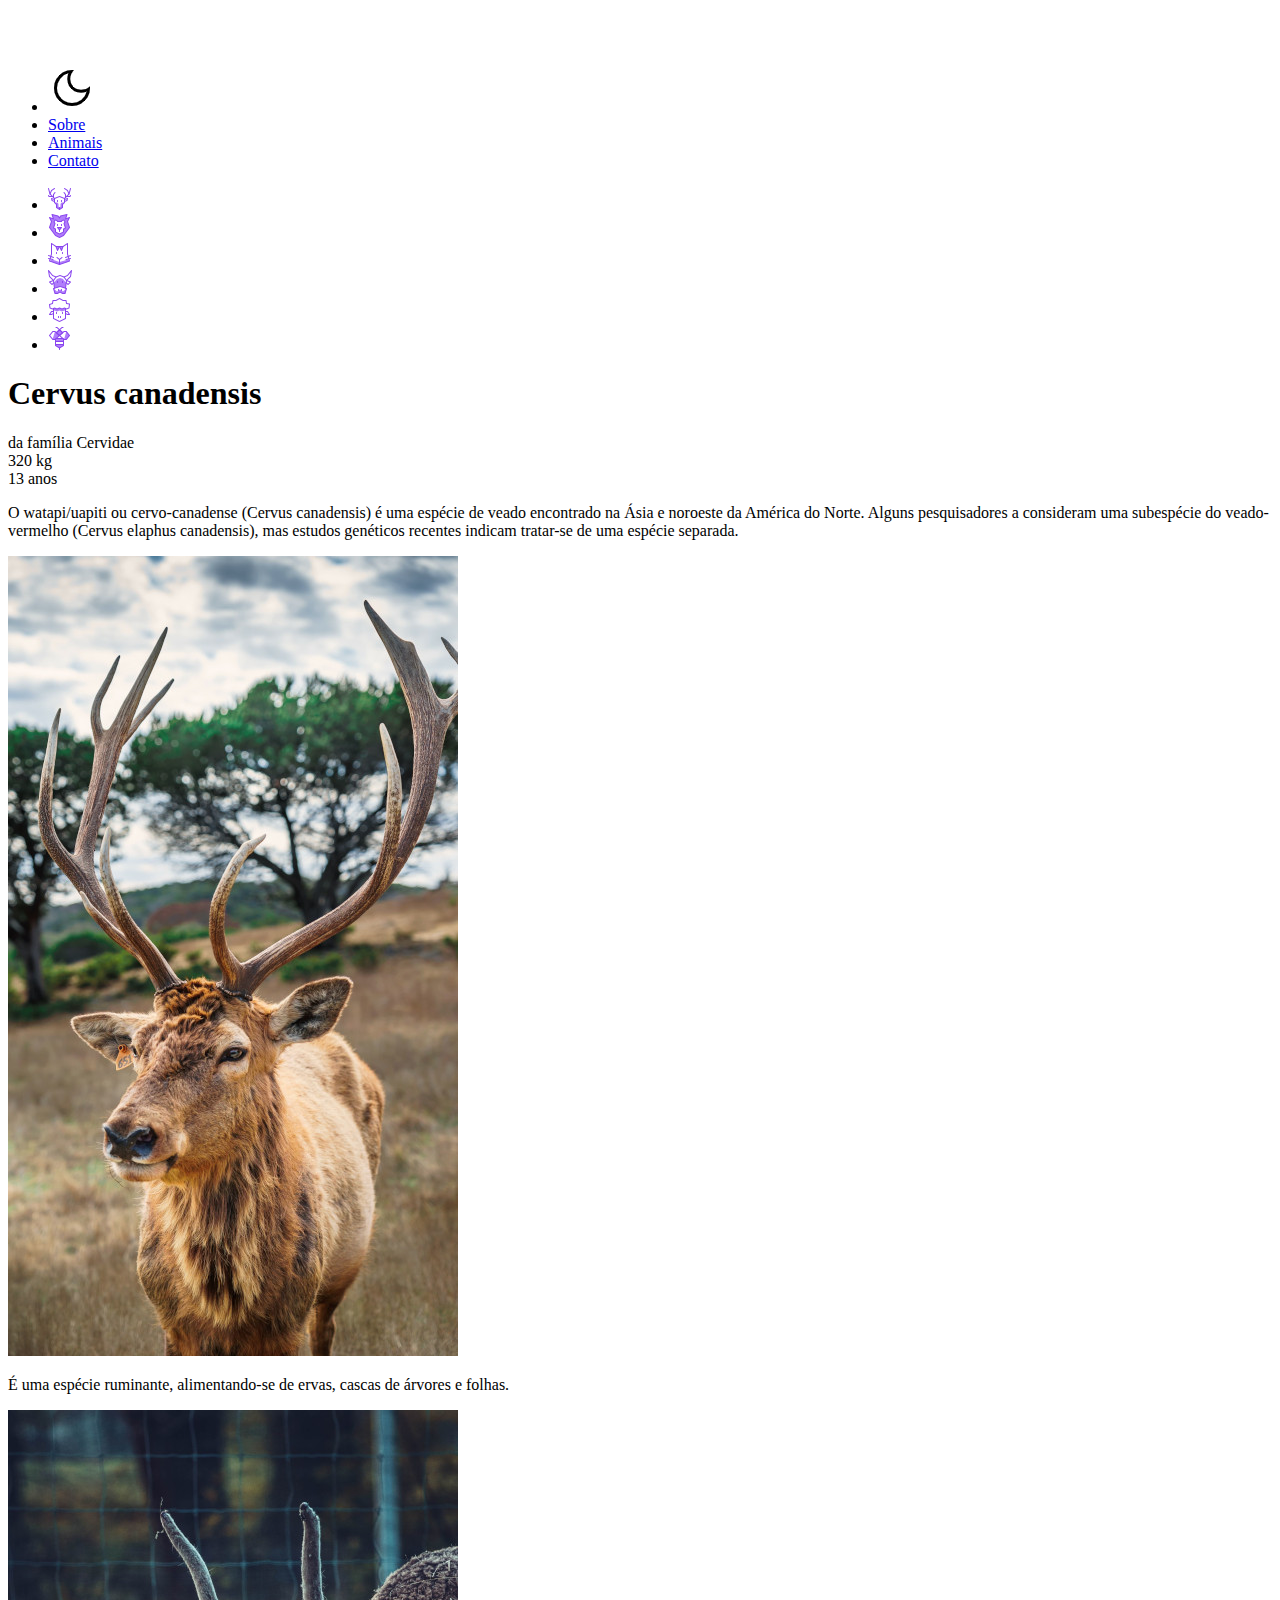
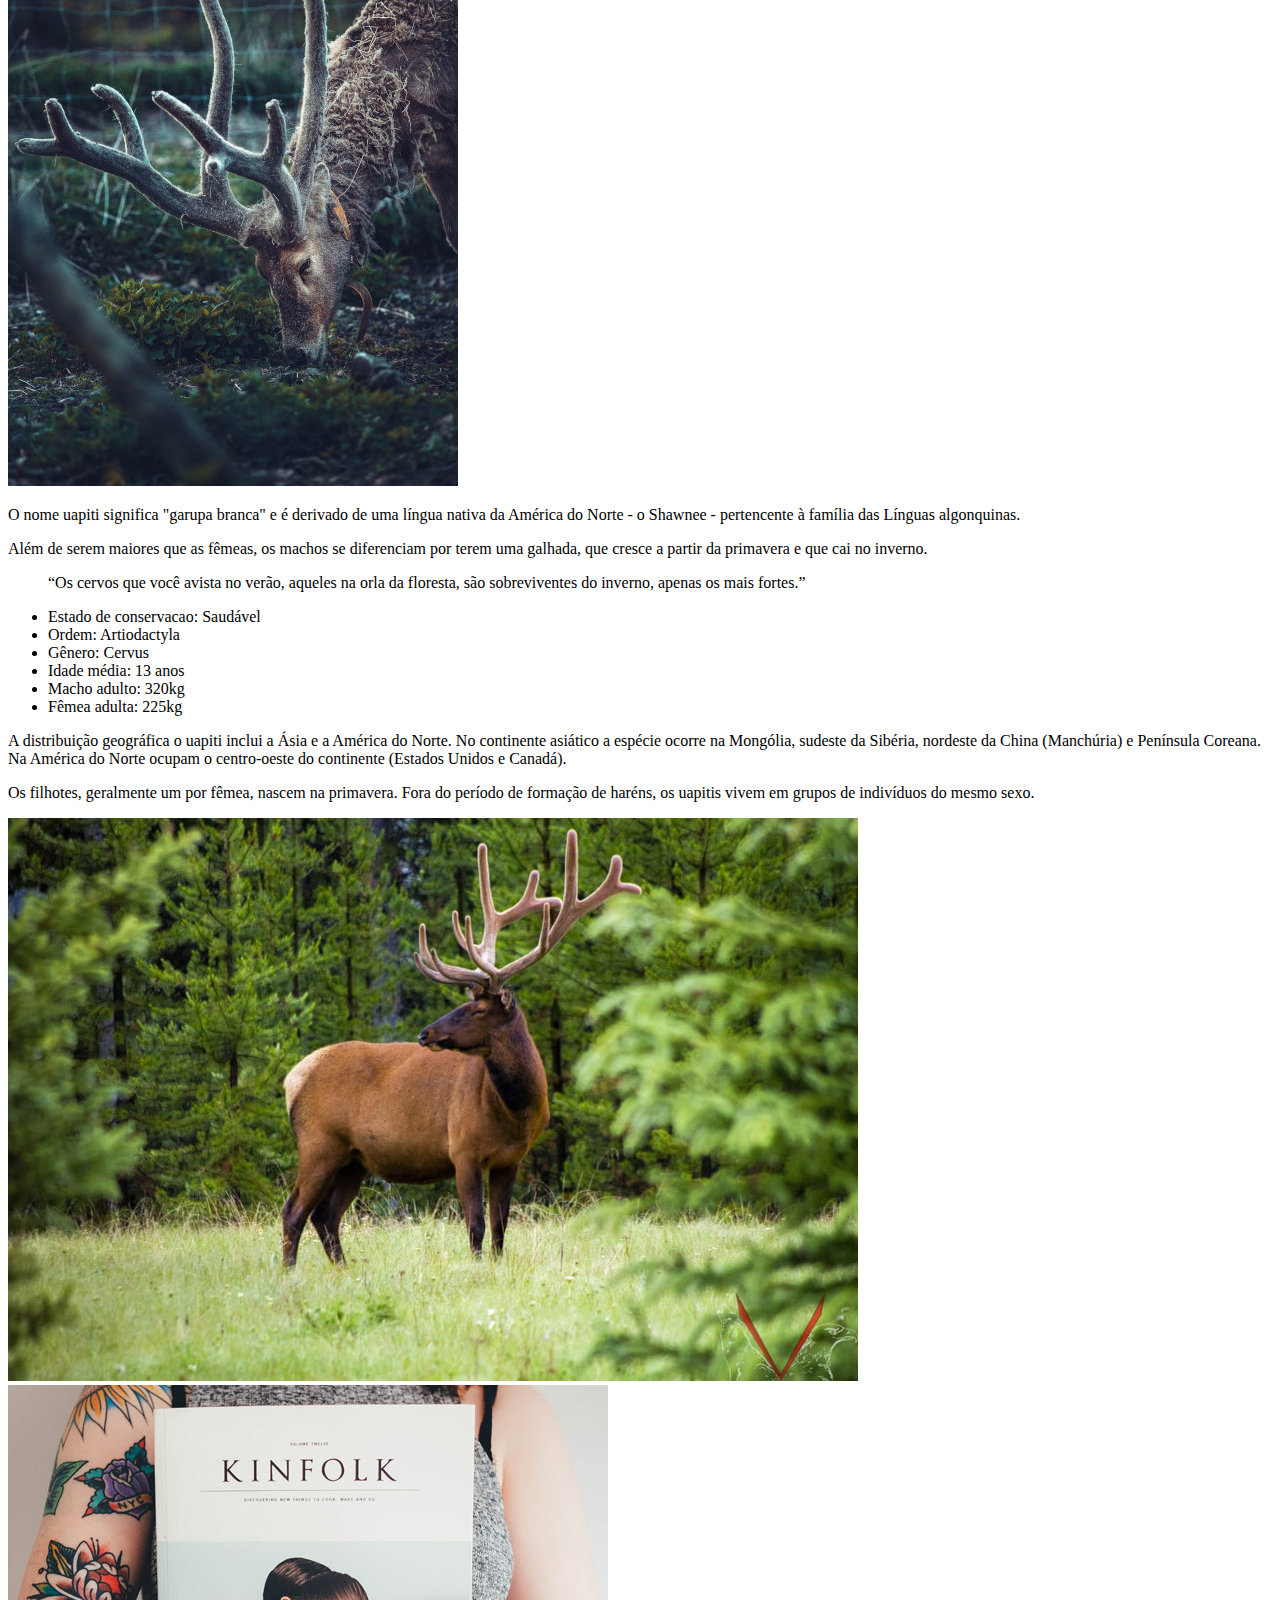
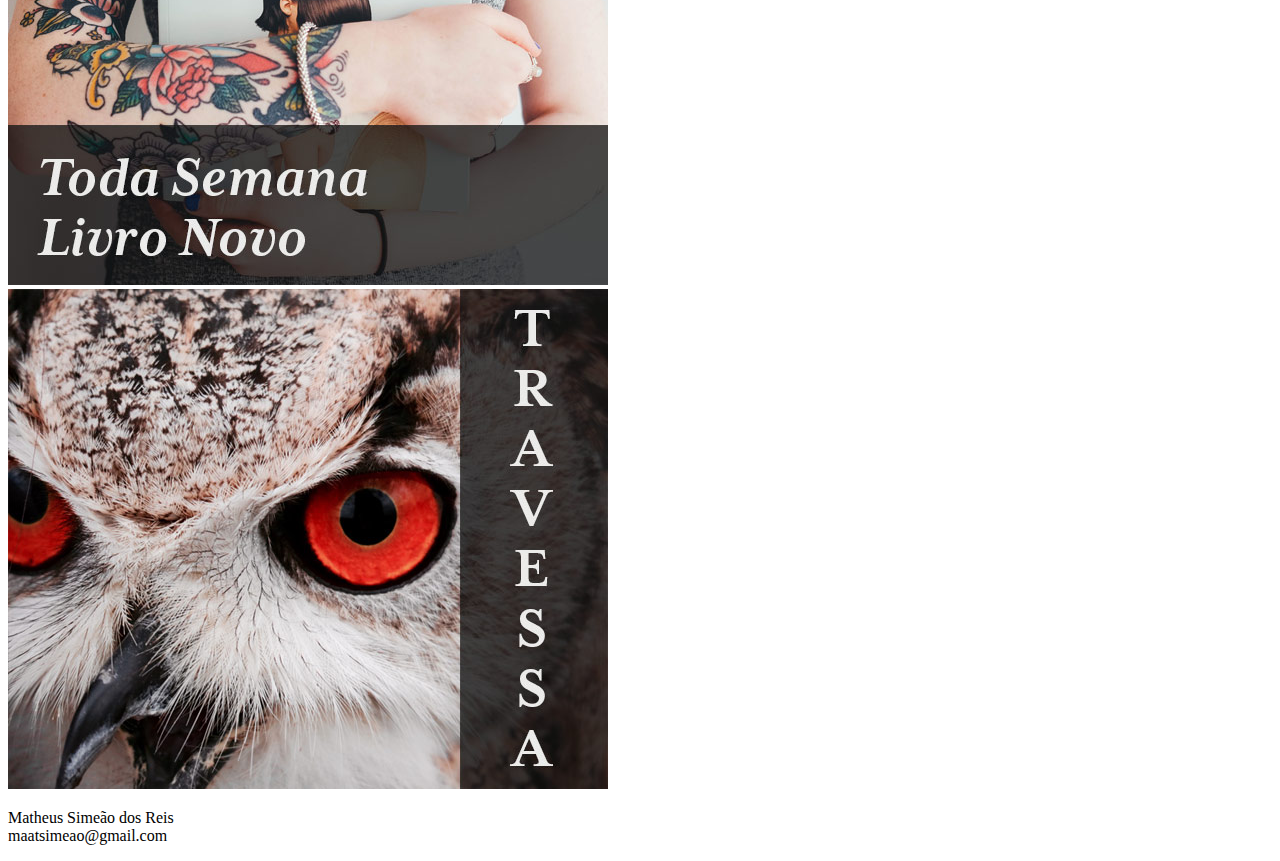
==== projeto/index.html @ f226b57b "atualizado" ====
<!DOCTYPE html>
<html lang="pt-BR">
<head>
  <meta charset="UTF-8">
  <meta http-equiv="X-UA-Compatible" content="IE=edge">
  <meta name="viewport" content="width=device-width, initial-scale=1.0">
  <title>WildBeast - Cervo</title>

  <link rel="stylesheet" href="geral.css">

</head>

<body>
  
  <div class="estrutura">
    <header class="top">
      <a href="index.html" class="logo">
        <img src="imagens/wildbeast.png">
      </a>

      <nav class="navegacao">
        <ul class="lista-menu">
          <li class="tema"><a href="#"><img src="imagens/dark-theme.png"></a></li>
          <li><a href="#sobre">Sobre</a></li>
          <li><a href="#animais">Animais</a></li>
          <li><a href="#rodape">Contato</a></li>
        </ul>
      </nav>
    </header>

    <nav class="sidenav" id="animais">
      <ul class="lista-navegacao">
        <li><a href="index.html"><img src="imagens/cervo.png"></a></li>
        <li><a href="leao.html"><img src="imagens/leao.png"></a></li>
        <li><a href="gato.html"><img src="imagens/gato.png"></a></li>
        <li><a href="vaca.html"><img src="imagens/vaca.png"></a></li>
        <li><a href="ovelha.html"><img src="imagens/ovelha.png"></a></li>
        <li><a href="abelha.html"><img src="imagens/abelha.png"></a></li>
      </ul>
    </nav>

    <main class="conteudo" id="sobre">
      <div class="titulo">
        <h1>Cervus canadensis</h1>
        <span>da família Cervidae</span>
      </div>

      <div class="caracteristicas">
        <div>
          <span class="numero">320</span>
          <span class="rotulo">kg</span>
        </div>
        <div>
          <span class="numero">13</span>
          <span class="rotulo">anos</span>
        </div>
      </div>

      <p>
        O watapi/uapiti ou cervo-canadense (Cervus canadensis) é uma espécie de veado encontrado na Ásia e noroeste da América do Norte. Alguns pesquisadores a consideram uma subespécie do veado-vermelho (Cervus elaphus canadensis), mas estudos genéticos recentes indicam tratar-se de uma espécie separada.
      </p>

      <img src="imagens/cervo1.jpg">

      <p>
        É uma espécie ruminante, alimentando-se de ervas, cascas de árvores e folhas.
      </p>

      <img src="imagens/cervo2.jpg">

      <p>
        O nome uapiti significa "garupa branca" e é derivado de uma língua nativa da América do Norte - o Shawnee - pertencente à família das Línguas algonquinas.
      </p>

      <p>
        Além de serem maiores que as fêmeas, os machos se diferenciam por terem uma galhada, que cresce a partir da primavera e que cai no inverno.
      </p>

      <blockquote class="citacao">
        <p>
          “Os cervos que você avista no verão, aqueles na orla da floresta, são sobreviventes do inverno, apenas os mais fortes.”
        </p>
      </blockquote>

      <ul>
        <li>Estado de conservacao: Saudável</li>
        <li>Ordem: Artiodactyla</li>
        <li>Gênero: Cervus</li>
        <li>Idade média: 13 anos</li>
        <li>Macho adulto: 320kg</li>
        <li>Fêmea adulta: 225kg</li>
      </ul>

      <div class="paragrafos-alinhados">
        <p>
          A distribuição geográfica o uapiti inclui a Ásia e a América do Norte. No continente asiático a espécie ocorre na Mongólia, sudeste da Sibéria, nordeste da China (Manchúria) e Península Coreana. Na América do Norte ocupam o centro-oeste do continente (Estados Unidos e Canadá).
        </p>
        <p>
          Os filhotes, geralmente um por fêmea, nascem na primavera. Fora do período de formação de haréns, os uapitis vivem em grupos de indivíduos do mesmo sexo.
        </p>
      </div>

      <img src="imagens/cervo3.jpg">
    </main>

    <aside class="anuncios">
      <div class="anuncio-container">
        <img src="imagens/anuncio-1.jpg">
      </div>
      <div class="anuncio-container">
        <img src="imagens/anuncio-2.jpg">
      </div>
    </aside>

    <footer class="rodape" id="rodape">
      <p>Matheus Simeão dos Reis <br> maatsimeao@gmail.com</p>
    </footer>
  </div>

</body>

</html>
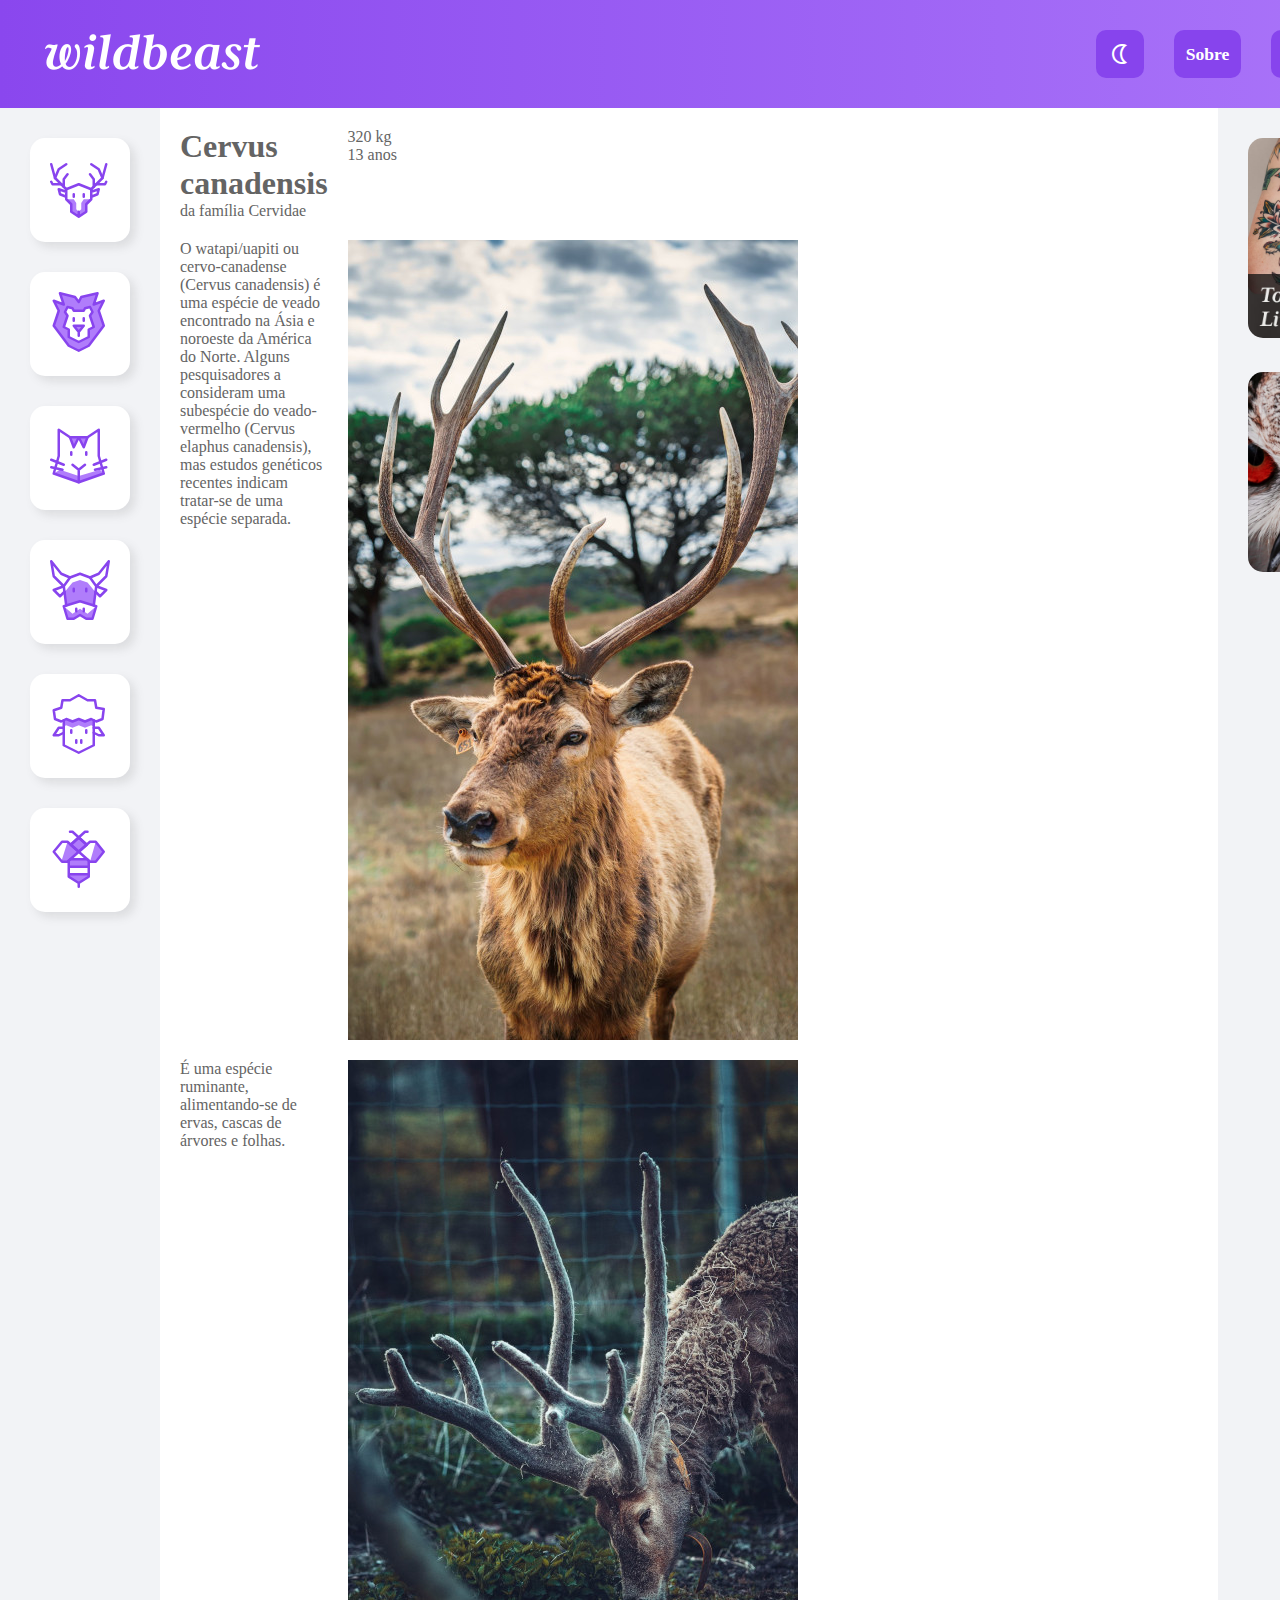
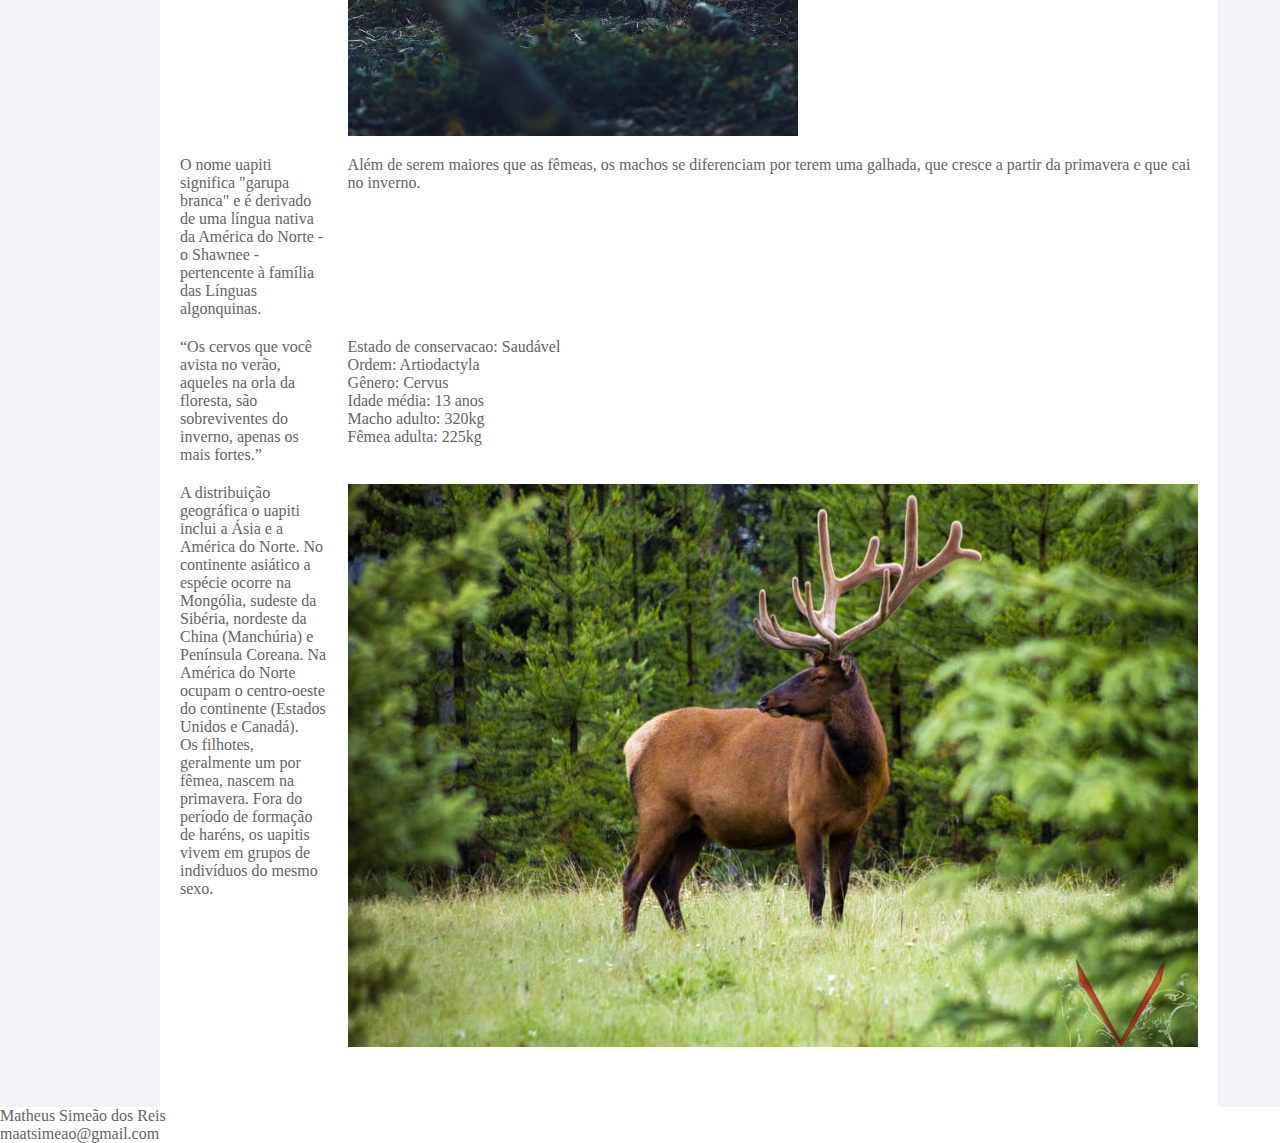
==== commit 40bd37ed: "atualizado" ====
--- a/projeto/index.html
+++ b/projeto/index.html
@@ -4,6 +4,7 @@
   <meta charset="UTF-8">
   <meta http-equiv="X-UA-Compatible" content="IE=edge">
   <meta name="viewport" content="width=device-width, initial-scale=1.0">
+  <link rel="stylesheet" href="https://fonts.googleapis.com/css2?family=Material+Symbols+Outlined:opsz,wght,FILL,GRAD@48,400,0,0" />
   <title>WildBeast - Cervo</title>
 
   <link rel="stylesheet" href="geral.css">
@@ -20,7 +21,7 @@
 
       <nav class="navegacao">
         <ul class="lista-menu">
-          <li class="tema"><a href="#"><img src="imagens/dark-theme.png"></a></li>
+          <li class="tema"><a href="#"><span class="material-symbols-outlined">nightlight</span></a></li>
           <li><a href="#sobre">Sobre</a></li>
           <li><a href="#animais">Animais</a></li>
           <li><a href="#rodape">Contato</a></li>
@@ -30,12 +31,12 @@
 
     <nav class="sidenav" id="animais">
       <ul class="lista-navegacao">
-        <li><a href="index.html"><img src="imagens/cervo.png"></a></li>
-        <li><a href="leao.html"><img src="imagens/leao.png"></a></li>
-        <li><a href="gato.html"><img src="imagens/gato.png"></a></li>
-        <li><a href="vaca.html"><img src="imagens/vaca.png"></a></li>
-        <li><a href="ovelha.html"><img src="imagens/ovelha.png"></a></li>
-        <li><a href="abelha.html"><img src="imagens/abelha.png"></a></li>
+        <li><a href="index.html"><img src="imagens/cervo.svg"></a></li>
+        <li><a href="leao.html"><img src="imagens/leao.svg"></a></li>
+        <li><a href="gato.html"><img src="imagens/gato.svg"></a></li>
+        <li><a href="vaca.html"><img src="imagens/vaca.svg"></a></li>
+        <li><a href="ovelha.html"><img src="imagens/ovelha.svg"></a></li>
+        <li><a href="abelha.html"><img src="imagens/abelha.svg"></a></li>
       </ul>
     </nav>
 
--- a/projeto/geral.css
+++ b/projeto/geral.css
@@ -0,0 +1,152 @@
+@charset "utf-8";
+
+* {
+  margin: 0px;
+  padding: 0px;
+  box-sizing: border-box;
+}
+
+:root {
+  --corFundoDarkTheme: #262829;
+  --conteudoDarkTheme: #131516;
+  --corFonte: #646464;
+  --degrade1: #8A47EE;
+  --fundoListaMenu: #8744ED;
+  --degrade2: #AD79FA;
+  --corTitulo: #B07DFB;
+  --corMiniTitulo: #B58BFC;
+  --corFundo: #F2F3F6;
+}
+
+::-webkit-scrollbar {
+  background: var(--corFundo);
+  width: 15px;
+  height: 15px;
+}
+::-webkit-scrollbar-thumb {
+  background: rgb(212, 212, 212);
+  border-radius: 10px;
+  border: 4px solid var(--corFundo);
+}
+
+html {
+  scroll-behavior: smooth;
+}
+
+body {
+  font-family: Georgia, 'Times New Roman', Times, serif;
+  color: var(--corFonte);
+}
+
+ul {
+  list-style-type: none;
+}
+a {
+  text-decoration: none;
+}
+
+.estrutura {
+  display: grid;
+  grid-template-areas: 
+    "top top top"
+    "sidenav conteudo anuncios"
+    "rodape rodape rodape"
+  ;
+  grid-template-columns: minmax(160px, 1fr) 3fr 300px;
+  grid-auto-flow: row;
+}
+
+.top {
+  grid-area: top;
+
+  display: grid;
+  grid-template-columns: repeat(2, auto);
+  justify-content: space-between;
+  align-items: center;
+  background-image: linear-gradient(to right, var(--degrade1), var(--degrade2));
+}
+
+.logo {
+  margin-left: 45px;
+}
+
+.lista-menu {
+  display: flex;
+  padding: 30px;
+}
+.lista-menu li {
+  display: flex;
+  align-items: center;
+
+  margin-left: 15px;
+  margin-right: 15px;
+  background: var(--fundoListaMenu);
+  padding: 12px;
+  border-radius: 10px;
+}
+.lista-menu a {
+  display: flex;
+  align-items: center;
+
+  color: white;
+  font-size: 1.1rem;
+  font-weight: 550;
+}
+
+.sidenav {
+  grid-area: sidenav;
+
+  background: var(--corFundo);
+  padding: 30px;
+}
+.lista-navegacao {
+  text-align: center;
+}
+.lista-navegacao li {
+  margin-bottom: 30px;
+}
+.lista-navegacao a {
+  display: block;
+  margin: auto;
+  
+  padding: 20px;
+  max-width: 9rem;
+  min-width: 6rem;
+  background: #FFF;
+  border-radius: 15px;
+  box-shadow: 5px 5px 10px rgba(88, 88, 88, 0.144);
+}
+.lista-navegacao a:hover {
+  background: #B07DFB;
+  transition: .5s;
+}
+
+.conteudo {
+  grid-area: conteudo;
+  display: grid;
+  grid-template-columns: 1fr 1fr;
+  grid-template-rows: repeat(8, auto);
+  gap: 20px;
+  padding: 20px;
+}
+
+
+.anuncios {
+  grid-area: anuncios;
+
+  background: var(--corFundo);
+  padding: 30px;
+}
+.anuncio-container {
+  margin-bottom: 30px;
+  border-radius: 15px;
+}
+.anuncio-container img {
+  width: 100%;
+  border-radius: 15px;
+}
+
+
+.rodape {
+  grid-area: rodape;
+}
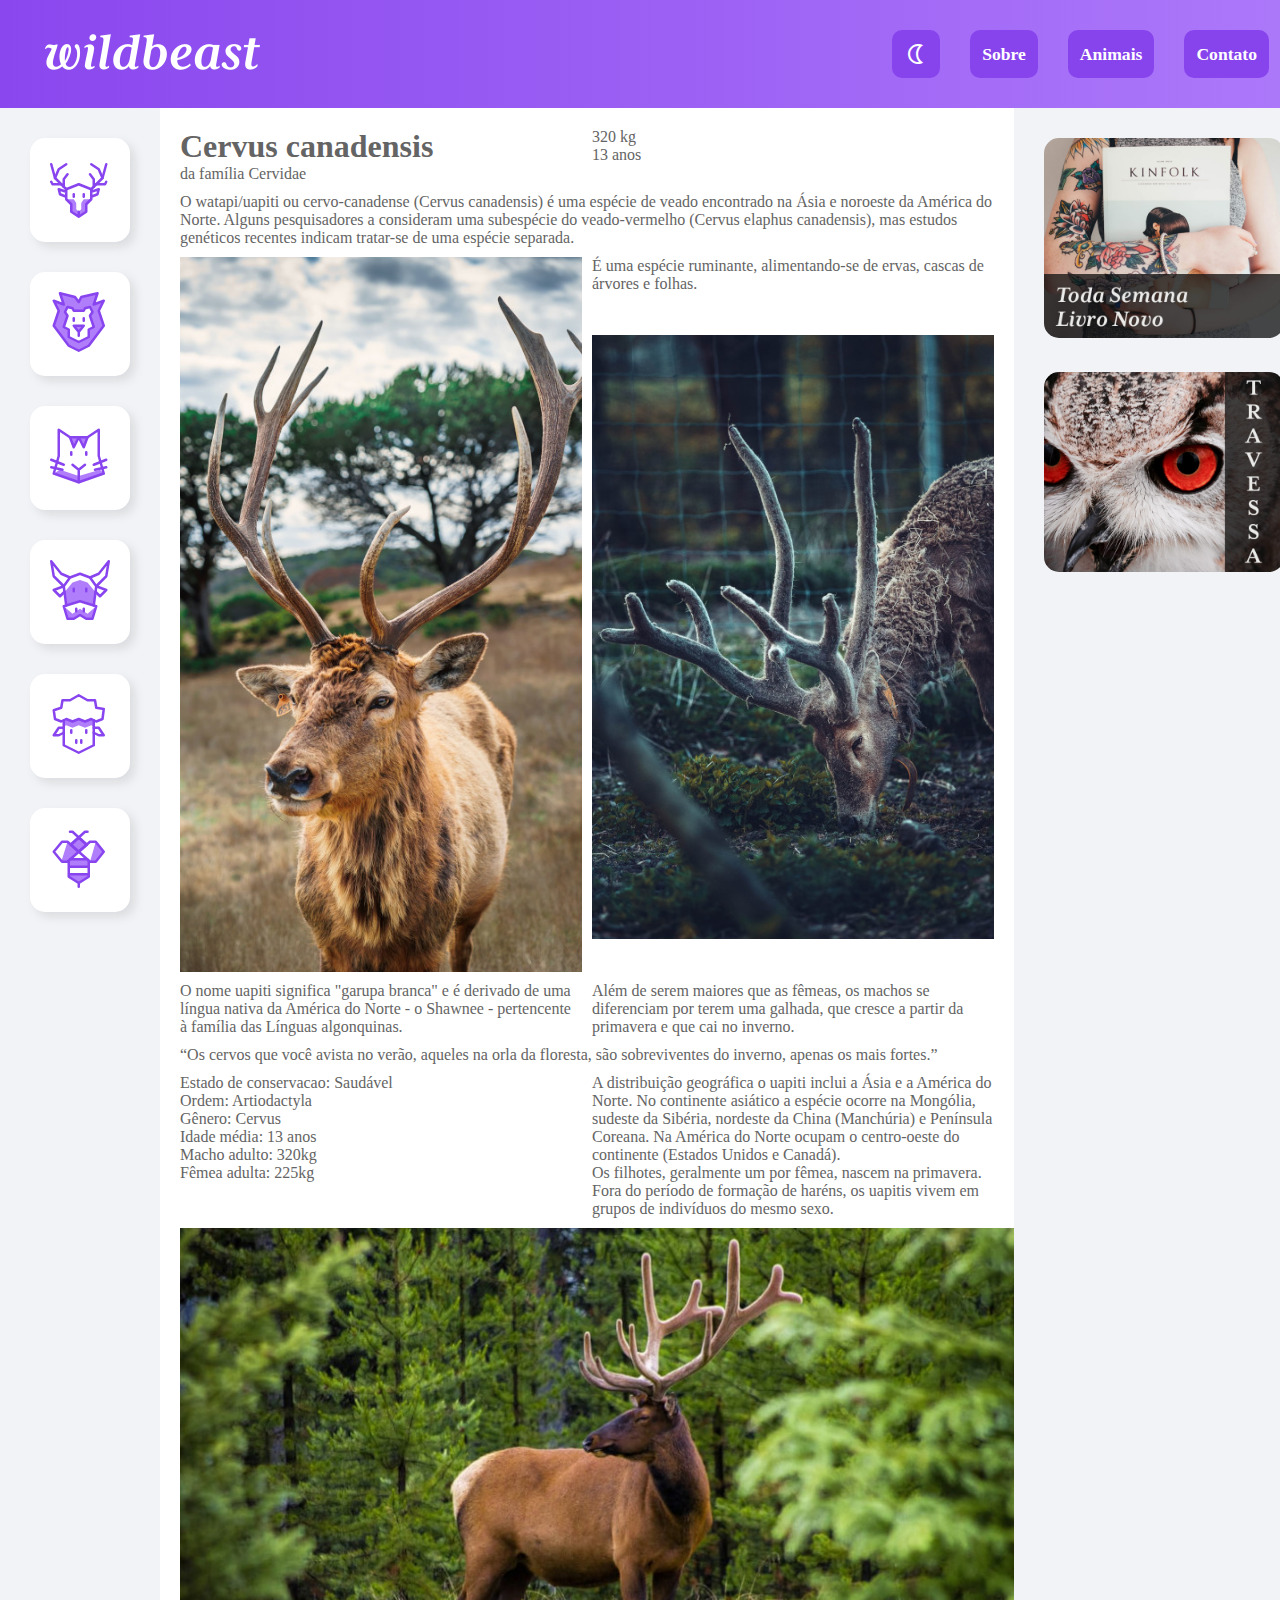
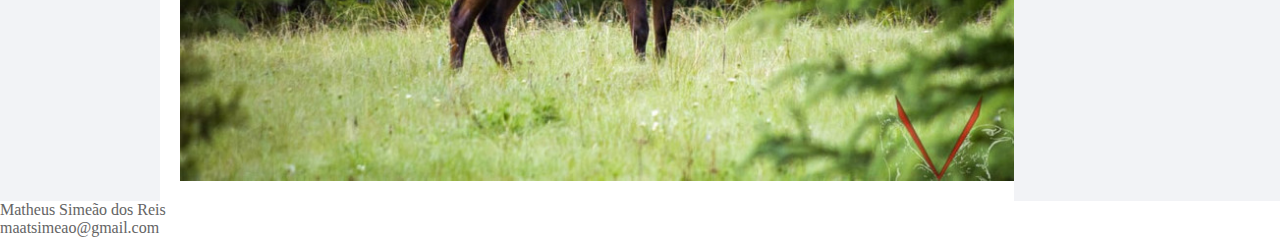
==== commit 1959232a: "atualizado" ====
--- a/projeto/index.html
+++ b/projeto/index.html
@@ -57,23 +57,23 @@
         </div>
       </div>
 
-      <p>
+      <p class="primeiro-paragrafo">
         O watapi/uapiti ou cervo-canadense (Cervus canadensis) é uma espécie de veado encontrado na Ásia e noroeste da América do Norte. Alguns pesquisadores a consideram uma subespécie do veado-vermelho (Cervus elaphus canadensis), mas estudos genéticos recentes indicam tratar-se de uma espécie separada.
       </p>
 
-      <img src="imagens/cervo1.jpg">
+      <img src="imagens/cervo1.jpg" class="primeira-imagem">
 
-      <p>
+      <p class="segundo-paragrafo">
         É uma espécie ruminante, alimentando-se de ervas, cascas de árvores e folhas.
       </p>
 
-      <img src="imagens/cervo2.jpg">
+      <img src="imagens/cervo2.jpg" class="segunda-imagem">
 
-      <p>
+      <p class="terceiro-paragrafo">
         O nome uapiti significa "garupa branca" e é derivado de uma língua nativa da América do Norte - o Shawnee - pertencente à família das Línguas algonquinas.
       </p>
 
-      <p>
+      <p class="quarto-paragrafo">
         Além de serem maiores que as fêmeas, os machos se diferenciam por terem uma galhada, que cresce a partir da primavera e que cai no inverno.
       </p>
 
@@ -83,7 +83,7 @@
         </p>
       </blockquote>
 
-      <ul>
+      <ul class="lista-caracteristicas">
         <li>Estado de conservacao: Saudável</li>
         <li>Ordem: Artiodactyla</li>
         <li>Gênero: Cervus</li>
@@ -101,7 +101,7 @@
         </p>
       </div>
 
-      <img src="imagens/cervo3.jpg">
+      <img src="imagens/cervo3.jpg" class="terceira-imagem">
     </main>
 
     <aside class="anuncios">
--- a/projeto/geral.css
+++ b/projeto/geral.css
@@ -53,7 +53,6 @@
     "rodape rodape rodape"
   ;
   grid-template-columns: minmax(160px, 1fr) 3fr 300px;
-  grid-auto-flow: row;
 }
 
 .top {
@@ -61,6 +60,7 @@
 
   display: grid;
   grid-template-columns: repeat(2, auto);
+  grid-auto-flow: row;
   justify-content: space-between;
   align-items: center;
   background-image: linear-gradient(to right, var(--degrade1), var(--degrade2));
@@ -83,6 +83,9 @@
   background: var(--fundoListaMenu);
   padding: 12px;
   border-radius: 10px;
+}
+.lista-menu li:hover {
+  background: #4f01c5;
 }
 .lista-menu a {
   display: flex;
@@ -126,10 +129,9 @@
   display: grid;
   grid-template-columns: 1fr 1fr;
   grid-template-rows: repeat(8, auto);
-  gap: 20px;
+  gap: 10px;
   padding: 20px;
 }
-
 
 .anuncios {
   grid-area: anuncios;
@@ -150,3 +152,64 @@
 .rodape {
   grid-area: rodape;
 }
+
+.primeira-imagem {
+  max-width: 402px;
+  max-height: 715px;
+}
+.segunda-imagem {
+  max-width: 402px;
+  max-height: 605px;
+}
+.terceira-imagem {
+  max-width: 836px;
+  max-height: 553px;
+}
+.titulo {
+  grid-column: 1;
+  grid-row: 1;
+}
+.caracteristicas {
+  grid-column: 2;
+  grid-row: 1;
+}
+.primeiro-paragrafo {
+  grid-column: 1 / 3;
+  grid-row: 2;
+}
+.primeira-imagem {
+  grid-column: 1;
+  grid-row: 3 / 5;
+}
+.segundo-paragrafo {
+  grid-column: 2;
+  grid-row: 3;
+}
+.segunda-imagem {
+  grid-column: 2;
+  grid-row: 4;
+}
+.terceiro-paragrafo {
+  grid-column: 1;
+  grid-row: 5;
+}
+.quarto-paragrafo {
+  grid-column: 2;
+  grid-row: 5;
+}
+.citacao {
+  grid-column: 1 / 3;
+  grid-row: 6;
+}
+.lista-caracteristicas {
+  grid-column: 1;
+  grid-row: 7;
+}
+.paragrafos-aninhados {
+  grid-column: 2;
+  grid-row: 7;
+}
+.terceira-imagem {
+  grid-column: 1 / 3;
+  grid-row: 8;
+}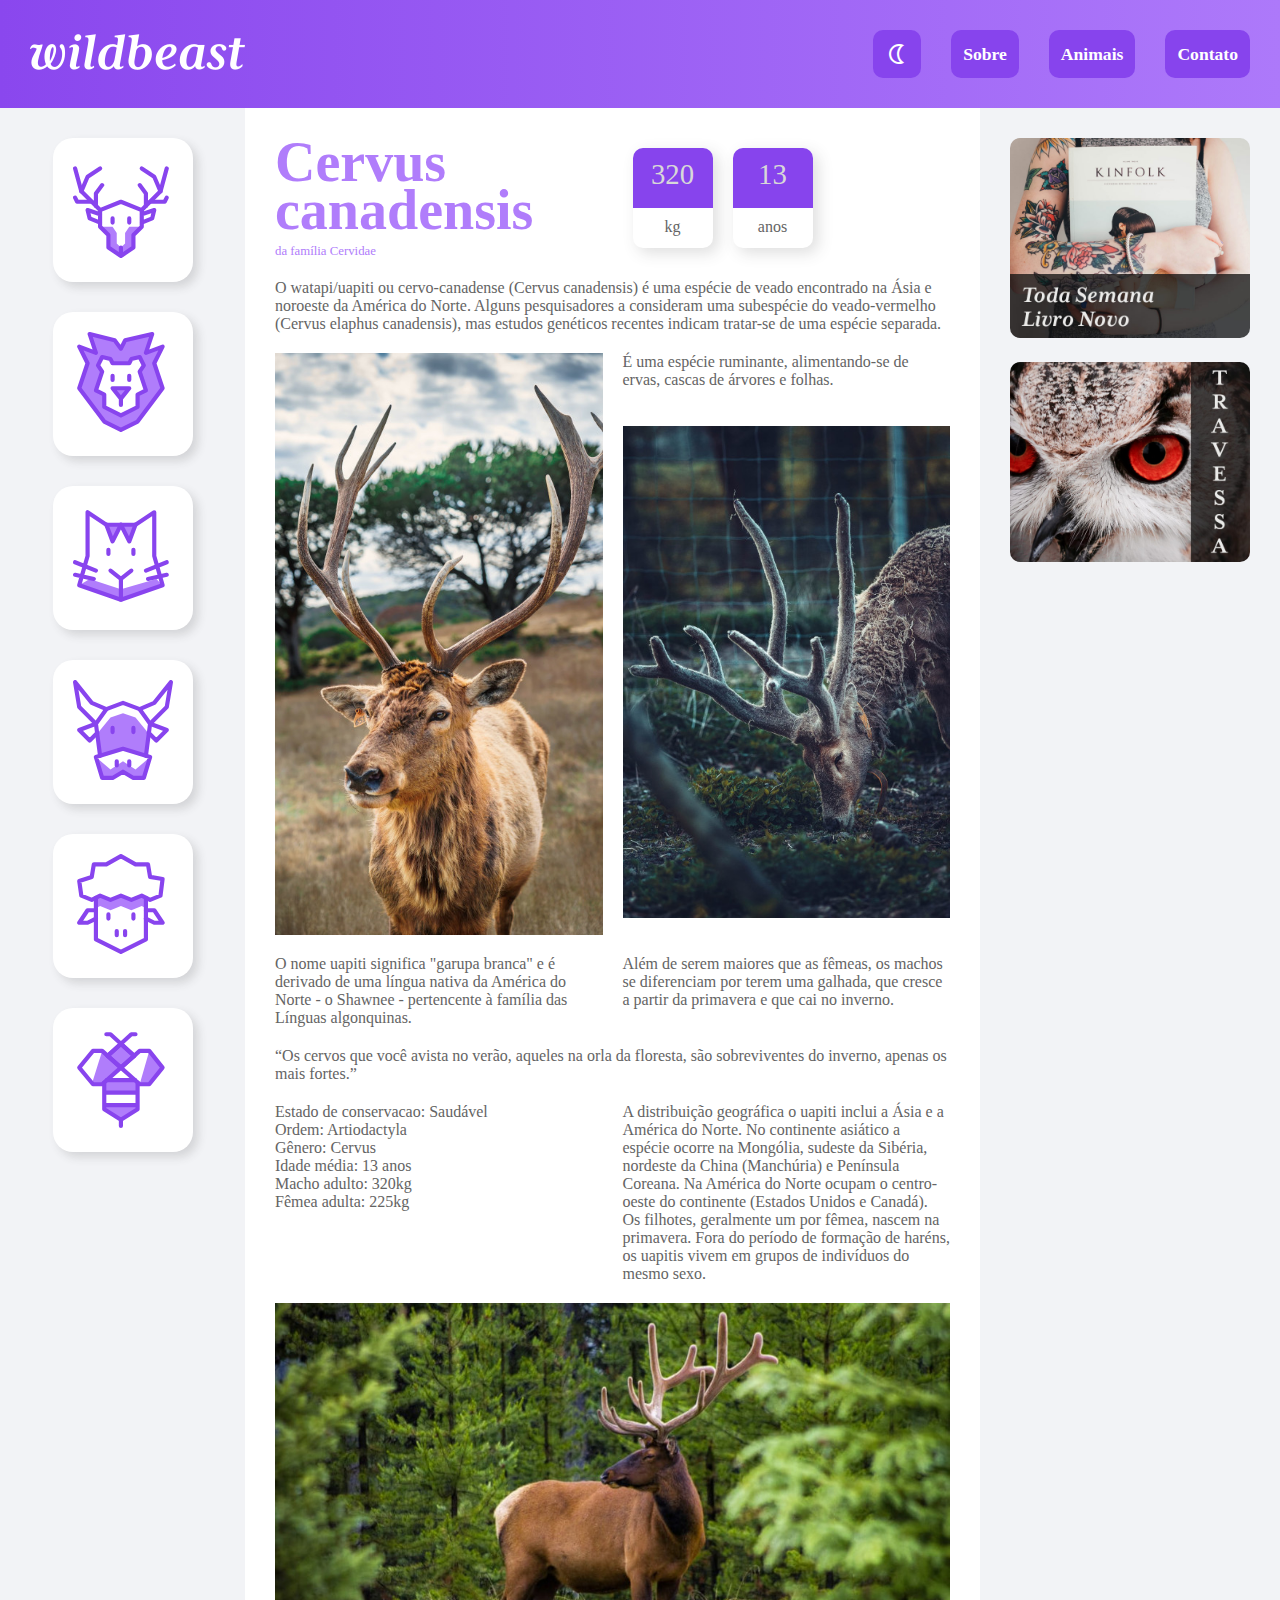
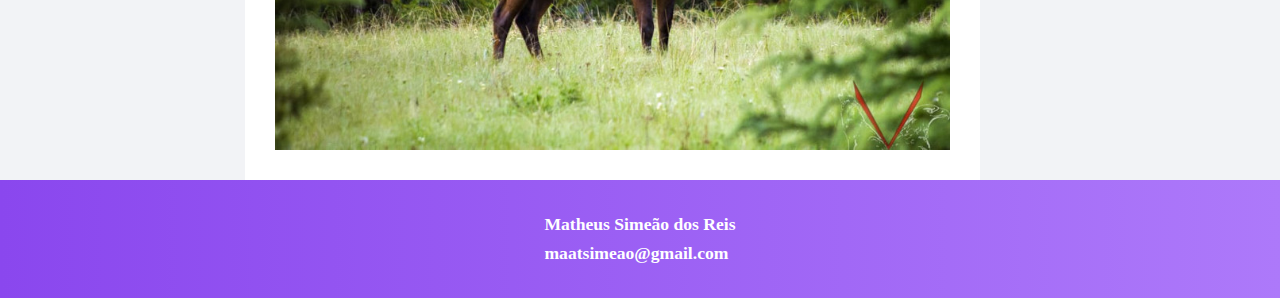
==== commit 38bf472d: "atualizado" ====
--- a/projeto/index.html
+++ b/projeto/index.html
@@ -57,7 +57,7 @@
         </div>
       </div>
 
-      <p class="primeiro-paragrafo">
+      <p class="primeiro-paragrafo duas-colunas">
         O watapi/uapiti ou cervo-canadense (Cervus canadensis) é uma espécie de veado encontrado na Ásia e noroeste da América do Norte. Alguns pesquisadores a consideram uma subespécie do veado-vermelho (Cervus elaphus canadensis), mas estudos genéticos recentes indicam tratar-se de uma espécie separada.
       </p>
 
@@ -77,7 +77,7 @@
         Além de serem maiores que as fêmeas, os machos se diferenciam por terem uma galhada, que cresce a partir da primavera e que cai no inverno.
       </p>
 
-      <blockquote class="citacao">
+      <blockquote class="citacao duas-colunas">
         <p>
           “Os cervos que você avista no verão, aqueles na orla da floresta, são sobreviventes do inverno, apenas os mais fortes.”
         </p>
@@ -101,7 +101,7 @@
         </p>
       </div>
 
-      <img src="imagens/cervo3.jpg" class="terceira-imagem">
+      <img src="imagens/cervo3.jpg" class="terceira-imagem duas-colunas">
     </main>
 
     <aside class="anuncios">
--- a/projeto/geral.css
+++ b/projeto/geral.css
@@ -55,6 +55,8 @@
   grid-template-columns: minmax(160px, 1fr) 3fr 300px;
 }
 
+/* TITULO */
+
 .top {
   grid-area: top;
 
@@ -64,25 +66,27 @@
   justify-content: space-between;
   align-items: center;
   background-image: linear-gradient(to right, var(--degrade1), var(--degrade2));
+  padding: 20px;
 }
 
 .logo {
-  margin-left: 45px;
+  padding: 10px;
 }
 
 .lista-menu {
   display: flex;
-  padding: 30px;
+  padding: 10px;
 }
 .lista-menu li {
   display: flex;
   align-items: center;
-
-  margin-left: 15px;
-  margin-right: 15px;
   background: var(--fundoListaMenu);
   padding: 12px;
   border-radius: 10px;
+  transition: .5s;
+}
+.lista-menu li + li {
+  margin-left: 30px;
 }
 .lista-menu li:hover {
   background: #4f01c5;
@@ -96,120 +100,123 @@
   font-weight: 550;
 }
 
+/* SIDENAV */
+
 .sidenav {
   grid-area: sidenav;
-
   background: var(--corFundo);
   padding: 30px;
 }
-.lista-navegacao {
-  text-align: center;
-}
-.lista-navegacao li {
-  margin-bottom: 30px;
-}
-.lista-navegacao a {
+.sidenav li + li {
+  margin-top: 30px;
+}
+.sidenav a {
   display: block;
+  max-width: 140px;
+  min-width: 60px;
+  background: #FFF;
+  padding: 20px;
   margin: auto;
-  
-  padding: 20px;
-  max-width: 9rem;
-  min-width: 6rem;
-  background: #FFF;
-  border-radius: 15px;
-  box-shadow: 5px 5px 10px rgba(88, 88, 88, 0.144);
-}
-.lista-navegacao a:hover {
-  background: #B07DFB;
+  border-radius: 20px;
+  box-shadow: 5px 5px 10px #3b3b3b2a;
   transition: .5s;
 }
+.sidenav a:hover {
+  background: var(--corTitulo);
+}
+
+/* CONTEUDO */
 
 .conteudo {
   grid-area: conteudo;
   display: grid;
-  grid-template-columns: 1fr 1fr;
-  grid-template-rows: repeat(8, auto);
-  gap: 10px;
-  padding: 20px;
-}
+  grid-template-columns: repeat(2, 1fr);
+  gap: 20px;
+  max-width: 900px;
+  margin: auto;
+  padding: 30px;
+}
+.conteudo img {
+  width: 100%;
+}
+.titulo h1 {
+  color: var(--corTitulo);
+  font-size: 3.5rem;
+  line-height: 3rem;
+}
+.titulo span {
+  display: block;
+  margin-top: 10px;
+  color: var(--corTitulo);
+  font-size: 0.8rem;
+}
+
+.caracteristicas {
+  display: flex;
+}
+.caracteristicas div {
+  margin: 10px;
+  height: 100px;
+  width: 80px;
+  text-align: center;
+  box-shadow: 5px 5px 15px #3d3d3d2c;
+  border-radius: 10px;
+}
+.caracteristicas > div > span {
+  display: block;
+  padding: 10px;
+}
+.numero {
+  height: 60%;
+  font-size: 1.8rem;
+  background: var(--fundoListaMenu);
+  color: #d8d8d8;
+  border-top-right-radius: 10px;
+  border-top-left-radius: 10px;
+}
+.rotulo {
+  height: 40%;
+  font-size: 1rem;
+}
+
+.duas-colunas {
+  grid-column: 1 / -1;
+}
+.primeira-imagem {
+  grid-row: span 2;
+}
+
+/* ANUNCIOS */
 
 .anuncios {
   grid-area: anuncios;
-
+  display: grid;
+  align-content: start;
+  gap: 20px;
   background: var(--corFundo);
   padding: 30px;
 }
 .anuncio-container {
-  margin-bottom: 30px;
-  border-radius: 15px;
+  border-radius: 10px;
 }
 .anuncio-container img {
   width: 100%;
-  border-radius: 15px;
-}
-
+  border-radius: 10px;
+}
+
+/* RODAPE */
 
 .rodape {
   grid-area: rodape;
-}
-
-.primeira-imagem {
-  max-width: 402px;
-  max-height: 715px;
-}
-.segunda-imagem {
-  max-width: 402px;
-  max-height: 605px;
-}
-.terceira-imagem {
-  max-width: 836px;
-  max-height: 553px;
-}
-.titulo {
-  grid-column: 1;
-  grid-row: 1;
-}
-.caracteristicas {
-  grid-column: 2;
-  grid-row: 1;
-}
-.primeiro-paragrafo {
-  grid-column: 1 / 3;
-  grid-row: 2;
-}
-.primeira-imagem {
-  grid-column: 1;
-  grid-row: 3 / 5;
-}
-.segundo-paragrafo {
-  grid-column: 2;
-  grid-row: 3;
-}
-.segunda-imagem {
-  grid-column: 2;
-  grid-row: 4;
-}
-.terceiro-paragrafo {
-  grid-column: 1;
-  grid-row: 5;
-}
-.quarto-paragrafo {
-  grid-column: 2;
-  grid-row: 5;
-}
-.citacao {
-  grid-column: 1 / 3;
-  grid-row: 6;
-}
-.lista-caracteristicas {
-  grid-column: 1;
-  grid-row: 7;
-}
-.paragrafos-aninhados {
-  grid-column: 2;
-  grid-row: 7;
-}
-.terceira-imagem {
-  grid-column: 1 / 3;
-  grid-row: 8;
-}+  display: flex;
+  justify-content: center;
+  align-items: center;
+  padding: 30px;
+  background: linear-gradient(to right, var(--degrade1), var(--degrade2));
+}
+.rodape p {
+  color: #FFF;
+  font-size: 1.1rem;
+  line-height: 1.8rem;
+  font-weight: bold;
+}
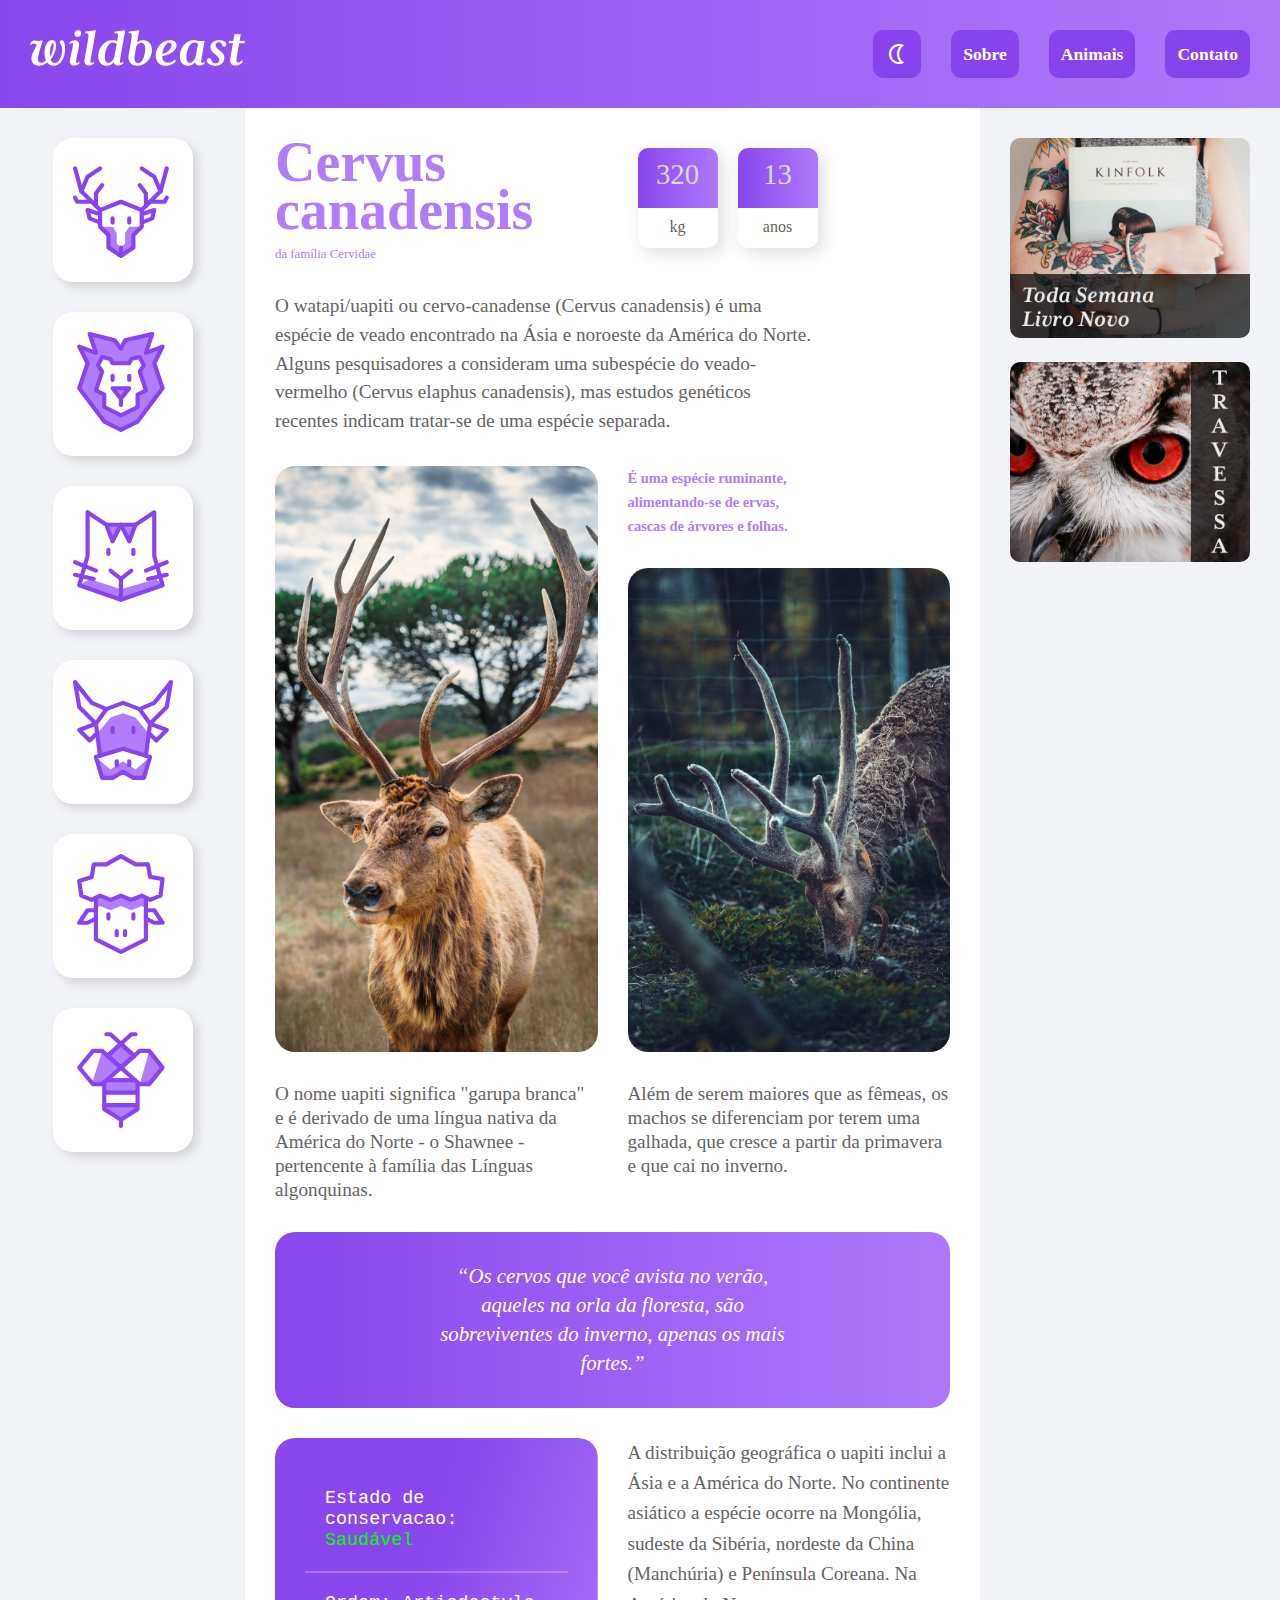
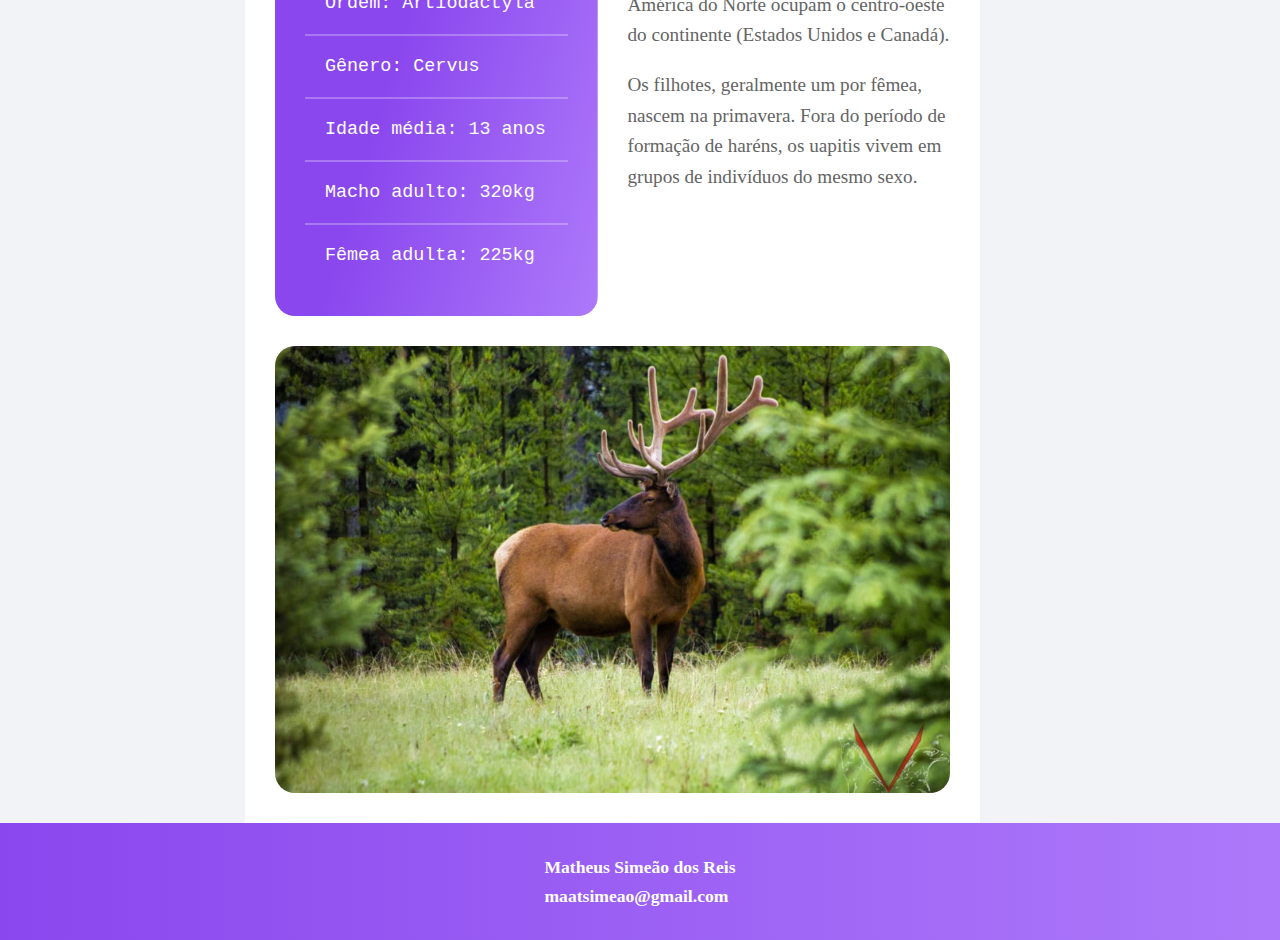
==== commit e47ec7f5: "atualizado" ====
--- a/projeto/index.html
+++ b/projeto/index.html
@@ -5,6 +5,7 @@
   <meta http-equiv="X-UA-Compatible" content="IE=edge">
   <meta name="viewport" content="width=device-width, initial-scale=1.0">
   <link rel="stylesheet" href="https://fonts.googleapis.com/css2?family=Material+Symbols+Outlined:opsz,wght,FILL,GRAD@48,400,0,0" />
+  <link rel="shortcut icon" href="imagens/cervo.svg" type="image/x-icon">
   <title>WildBeast - Cervo</title>
 
   <link rel="stylesheet" href="geral.css">
@@ -57,34 +58,34 @@
         </div>
       </div>
 
-      <p class="primeiro-paragrafo duas-colunas">
+      <p class="duas-colunas p-cortado">
         O watapi/uapiti ou cervo-canadense (Cervus canadensis) é uma espécie de veado encontrado na Ásia e noroeste da América do Norte. Alguns pesquisadores a consideram uma subespécie do veado-vermelho (Cervus elaphus canadensis), mas estudos genéticos recentes indicam tratar-se de uma espécie separada.
       </p>
 
       <img src="imagens/cervo1.jpg" class="primeira-imagem">
 
-      <p class="segundo-paragrafo">
-        É uma espécie ruminante, alimentando-se de ervas, cascas de árvores e folhas.
+      <p class="p-menor">
+        É uma espécie ruminante, <br> alimentando-se de ervas, <br> cascas de árvores e folhas.
       </p>
 
-      <img src="imagens/cervo2.jpg" class="segunda-imagem">
+      <img src="imagens/cervo2.jpg">
 
-      <p class="terceiro-paragrafo">
+      <p class="p-normal">
         O nome uapiti significa "garupa branca" e é derivado de uma língua nativa da América do Norte - o Shawnee - pertencente à família das Línguas algonquinas.
       </p>
 
-      <p class="quarto-paragrafo">
+      <p class="p-normal">
         Além de serem maiores que as fêmeas, os machos se diferenciam por terem uma galhada, que cresce a partir da primavera e que cai no inverno.
       </p>
 
       <blockquote class="citacao duas-colunas">
-        <p>
+        <p class="p-italico">
           “Os cervos que você avista no verão, aqueles na orla da floresta, são sobreviventes do inverno, apenas os mais fortes.”
         </p>
       </blockquote>
 
       <ul class="lista-caracteristicas">
-        <li>Estado de conservacao: Saudável</li>
+        <li>Estado de conservacao: <span data-cor="verde">Saudável</span></li>
         <li>Ordem: Artiodactyla</li>
         <li>Gênero: Cervus</li>
         <li>Idade média: 13 anos</li>
@@ -93,15 +94,15 @@
       </ul>
 
       <div class="paragrafos-alinhados">
-        <p>
+        <p class="p-normal">
           A distribuição geográfica o uapiti inclui a Ásia e a América do Norte. No continente asiático a espécie ocorre na Mongólia, sudeste da Sibéria, nordeste da China (Manchúria) e Península Coreana. Na América do Norte ocupam o centro-oeste do continente (Estados Unidos e Canadá).
         </p>
-        <p>
+        <p class="p-normal">
           Os filhotes, geralmente um por fêmea, nascem na primavera. Fora do período de formação de haréns, os uapitis vivem em grupos de indivíduos do mesmo sexo.
         </p>
       </div>
 
-      <img src="imagens/cervo3.jpg" class="terceira-imagem duas-colunas">
+      <img src="imagens/cervo3.jpg" class="duas-colunas">
     </main>
 
     <aside class="anuncios">
--- a/projeto/geral.css
+++ b/projeto/geral.css
@@ -56,7 +56,6 @@
 }
 
 /* TITULO */
-
 .top {
   grid-area: top;
 
@@ -64,7 +63,6 @@
   grid-template-columns: repeat(2, auto);
   grid-auto-flow: row;
   justify-content: space-between;
-  align-items: center;
   background-image: linear-gradient(to right, var(--degrade1), var(--degrade2));
   padding: 20px;
 }
@@ -131,22 +129,24 @@
   grid-area: conteudo;
   display: grid;
   grid-template-columns: repeat(2, 1fr);
-  gap: 20px;
+  gap: 30px;
   max-width: 900px;
   margin: auto;
   padding: 30px;
 }
 .conteudo img {
   width: 100%;
+  height: 100%;
+  align-self: end;
+  border-radius: 20px;
 }
 .titulo h1 {
   color: var(--corTitulo);
   font-size: 3.5rem;
   line-height: 3rem;
+  margin-bottom: 10px;
 }
 .titulo span {
-  display: block;
-  margin-top: 10px;
   color: var(--corTitulo);
   font-size: 0.8rem;
 }
@@ -169,7 +169,7 @@
 .numero {
   height: 60%;
   font-size: 1.8rem;
-  background: var(--fundoListaMenu);
+  background: linear-gradient(to right, var(--degrade1), var(--degrade2));
   color: #d8d8d8;
   border-top-right-radius: 10px;
   border-top-left-radius: 10px;
@@ -179,12 +179,82 @@
   font-size: 1rem;
 }
 
+.p-cortado {
+  width: 80%;
+  font-size: 1.2rem;
+  line-height: 1.8rem;
+}
+.p-menor {
+  width: 60%;
+  font-size: 0.9rem;
+  line-height: 1.5rem;
+  color: var(--corTitulo);
+  font-weight: bold;
+}
+.p-normal {
+  font-size: 1.2rem;
+  line-height: 1.5rem;
+}
+.p-italico {
+  width: 60%;
+  font-size: 1.3rem;
+  font-style: italic;
+  line-height: 1.8rem;
+  color: #FFF;
+}
+
+.paragrafos-alinhados p {
+  line-height: 1.9rem;
+}
+
+.paragrafos-alinhados p + p {
+  margin-top: 20px;
+}
+
+.citacao {
+  display: flex;
+  justify-content: center;
+  align-items: center;
+  text-align: center;
+  padding: 30px;
+  background: linear-gradient(to right, var(--degrade1), var(--degrade2));
+  border-radius: 20px;
+}
+
+.lista-caracteristicas {
+  padding: 30px;
+  background: linear-gradient(360rad, var(--degrade1) 40%, var(--degrade2)) 60%;
+  border-radius: 20px;
+  align-self: self-start;
+}
+.lista-caracteristicas li {
+  font-size: 1.15rem;
+  font-family: 'Courier New', Courier, monospace;
+  color: #FFF;
+  padding: 20px;
+}
+.lista-caracteristicas li + li {
+  border-top: 2px solid #ffffff44;
+}
+
+
+[data-cor="verde"] {
+  color: rgb(0, 255, 0);
+}
+[data-cor="amarelo"] {
+  color: yellow;
+}
+[data-cor="vermelho"] {
+  color: rgb(212, 5, 5);
+}
+
 .duas-colunas {
   grid-column: 1 / -1;
 }
 .primeira-imagem {
   grid-row: span 2;
 }
+
 
 /* ANUNCIOS */
 
@@ -219,4 +289,4 @@
   font-size: 1.1rem;
   line-height: 1.8rem;
   font-weight: bold;
-}
+}